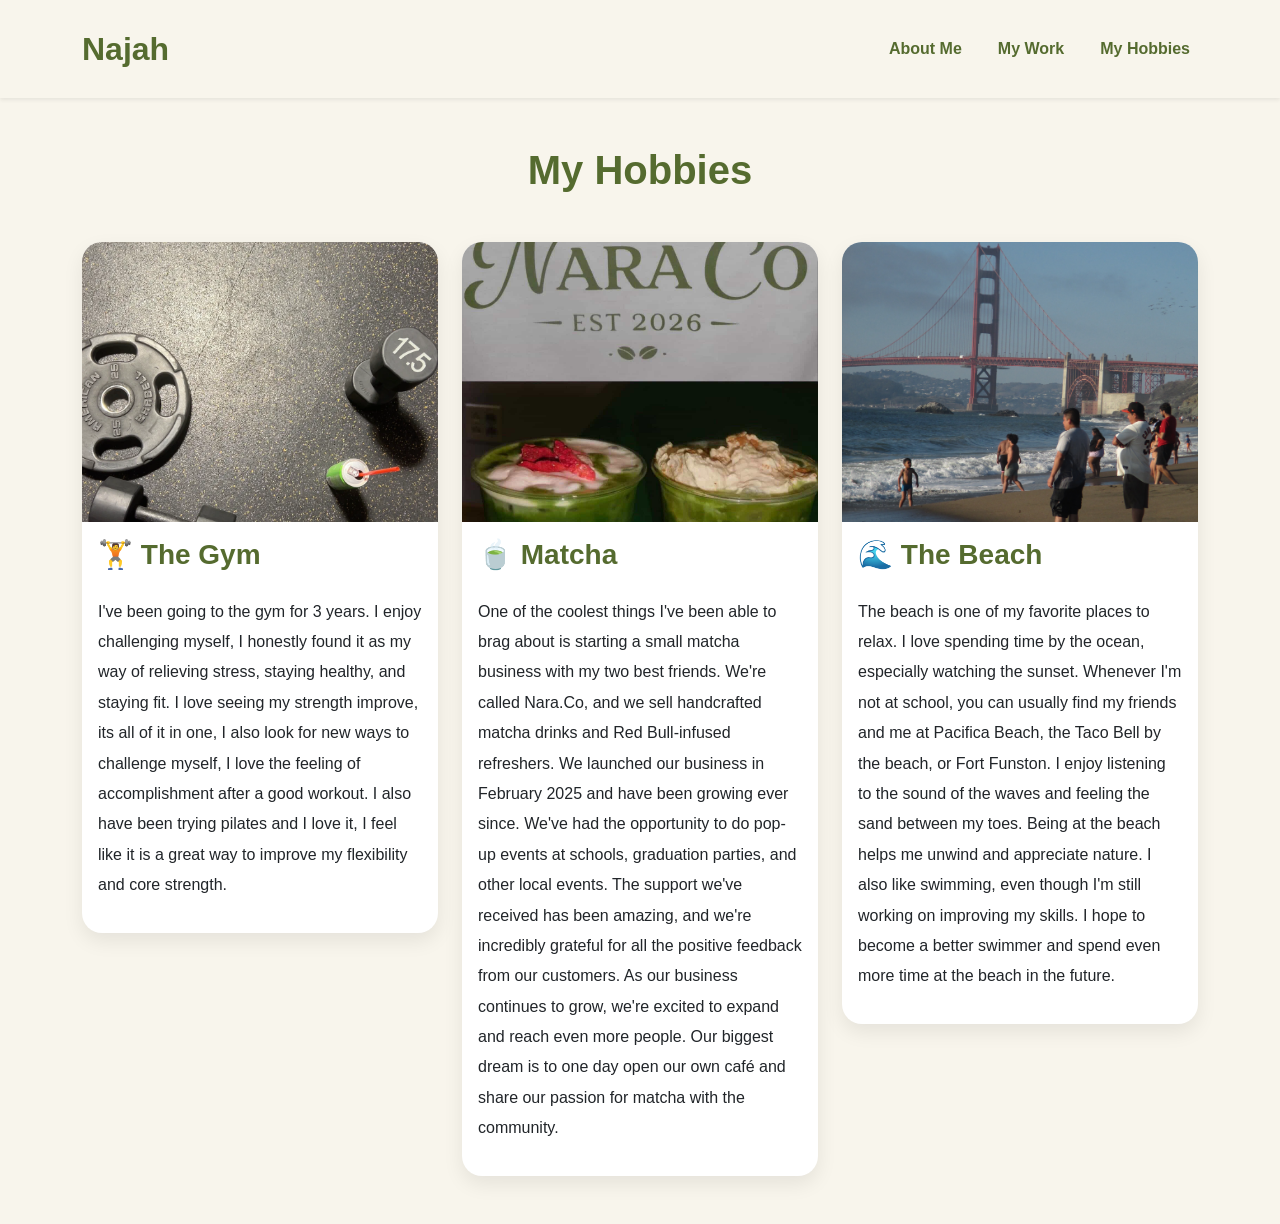
==== My Hobbies.html @ 236621ff "updated my project" ====
<!DOCTYPE html>
<html lang="en">

<head>
    <meta charset="UTF-8">
    <meta name="viewport" content="width=device-width, initial-scale=1.0">

    <title>My hobbies | Najah</title>

    <link href="https://cdn.jsdelivr.net/npm/bootstrap@5.3.3/dist/css/bootstrap.min.css" rel="stylesheet">

    <link rel="stylesheet" href="styles.css">
</head>

<body>

<header>
    <nav class="navbar navbar-expand-lg bg-white shadow-sm">
        <div class="container">

            <a class="navbar-brand fw-bold" href="index.html">
                Najah
            </a>

            <button class="navbar-toggler" type="button"
                data-bs-toggle="collapse"
                data-bs-target="#navbarNav">

                <span class="navbar-toggler-icon"></span>

            </button>

            <div class="collapse navbar-collapse" id="navbarNav">

                <ul class="navbar-nav ms-auto">

                    <li class="nav-item">
                        <a class="nav-link" href="index.html">About Me</a>
                    </li>

                    <li class="nav-item">
                        <a class="nav-link" href="My Work.html">My Work</a>
                    </li>

                    <li class="nav-item">
                        <a class="nav-link active" href="My Hobbies.html">My Hobbies</a>
                    </li>

                </ul>

            </div>

        </div>
    </nav>
</header>

<main class="container py-5">

    <h1 class="text-center mb-5">
        My Hobbies
    </h1>

    <div class="row g-4">

        <!-- Gym -->

        <div class="col-md-4">

            <div class="card hobby-card">

                <img src="images/gym.PNG"
                     class="card-img-top"
                     alt="Najah working out at the gym">

                <div class="card-body">

                    <h3>🏋️ The Gym</h3>

                    <p>
                        I've been going to the gym for 3 years. I enjoy challenging myself, I honestly found it as my way of relieving stress, staying healthy, and staying fit. I love seeing my strength improve, its all of it in one, I also look for new ways to challenge myself, I love the feeling of accomplishment after a good workout. 
                        I also have been trying pilates and I love it, I feel like it is a great way to improve my flexibility and core strength. 

                </div>

            </div>

        </div>

        <!-- Matcha -->

        <div class="col-md-4">

            <div class="card hobby-card">

                <img src="images/Matcha.JPG"
                    class="card-img-top"
                    alt="Matcha drink">

                <div class="card-body">

                    <h3>🍵 Matcha</h3>

                    <p>
                       One of the coolest things I've been able to brag about is starting a small matcha business with my two best friends. We're called Nara.Co, and we sell handcrafted matcha drinks and Red Bull-infused refreshers. We launched our business in February 2025 and have been growing ever since.

We've had the opportunity to do pop-up events at schools, graduation parties, and other local events. The support we've received has been amazing, and we're incredibly grateful for all the positive feedback from our customers. As our business continues to grow, we're excited to expand and reach even more people. Our biggest dream is to one day open our own café and share our passion for matcha with the community.

                    </p>

                </div>

            </div>

        </div>

        <!-- Beach -->

        <div class="col-md-4">

            <div class="card hobby-card">

                <img src="images/beach.jpg"
                     class="card-img-top"
                     alt="Beach view">

                <div class="card-body">

                    <h3>🌊 The Beach</h3>

                    <p>
                        The beach is one of my favorite places to relax. I love spending time by the ocean, especially watching the sunset. Whenever I'm not at school, you can usually find my friends and me at Pacifica Beach, the Taco Bell by the beach, or Fort Funston. I enjoy listening to the sound of the waves and feeling the sand between my toes. Being at the beach helps me unwind and appreciate nature. I also like swimming, even though I'm still working on improving my skills. I hope to become a better swimmer and spend even more time at the beach in the future.

                    </p>

                </div>

            </div>

        </div>

    </div>

</main>

<script src="https://cdn.jsdelivr.net/npm/bootstrap@5.3.3/dist/js/bootstrap.bundle.min.js"></script>

</body>

</html>
---- styles.css ----
/* Google Font */
body{
    font-family: 'Poppins', sans-serif;
    background-color:#F8F5EC;
    color:#2F2F2F;
}

/* ---------- NAVBAR ---------- */

.navbar{
    background:#F8F5EC !important;
    padding:20px 0;
}

.navbar-brand{
    color:#556B2F !important;
    font-size:2rem;
    font-weight:700;
}

.nav-link{
    color:#556B2F !important;
    font-weight:600;
    margin-left:20px;
    transition:.3s;
}

.nav-link:hover{
    color:#3E4E24 !important;
}

/* ---------- HEADINGS ---------- */

h1{
    color:#556B2F;
    font-weight:700;
    margin-bottom:35px;
}

h2{
    color:#556B2F;
}

/* ---------- PROFILE IMAGE ---------- */

.profile-image{
    width:500px;
    max-width:100%;
    border-radius:20px;
    display:block;
    margin:auto;
    border:8px solid #D8E0C8;
    box-shadow:0 10px 30px rgba(0,0,0,.15);
}

/* ---------- PARAGRAPHS ---------- */

p{
    font-size:18px;
    line-height:1.9;
    margin-top:25px;
}

/* ---------- BUTTON ---------- */

.btn-primary{
    background:#556B2F;
    border:none;
    border-radius:30px;
    padding:12px 28px;
    font-weight:600;
}

.btn-primary:hover{
    background:#3E4E24;
}

/* ---------- SECTION ---------- */

section{
    padding:70px 0;
}
.hobby-card{
    border:none;
    border-radius:20px;
    overflow:hidden;
    box-shadow:0 8px 20px rgba(0,0,0,.08);
    background:#ffffff;
}

.hobby-card img{
    height:280px;
    object-fit:cover;
}

.hobby-card h3{
    color:#556B2F;
    font-weight:700;
    margin-bottom:15px;
}

.hobby-card p{
    font-size:16px;
}
/* ---------- PROJECT CARDS ---------- */

.project-card{
    border: none;
    border-radius: 20px;
    overflow: hidden;
    background: white;
    box-shadow: 0 8px 20px rgba(0,0,0,.08);
    transition: transform .3s ease;
}

.project-card:hover{
    transform: translateY(-8px);
}

.project-card img{
    height: 250px;
    object-fit: cover;
    background: #D8E0C8;
}

.project-card h3{
    color: #556B2F;
    font-weight: 700;
    text-align: center;
    margin-bottom: 15px;
}

.project-card p{
    text-align: center;
    font-size: 16px;
}
/* ---------- CONTACT SECTION ---------- */

footer{
    margin-top:80px;
    border-top:2px solid #D8E0C8;
    padding-top:30px;
}

footer h3{
    color:#556B2F;
    font-weight:700;
}

footer p{
    margin:0;
    font-size:17px;
}
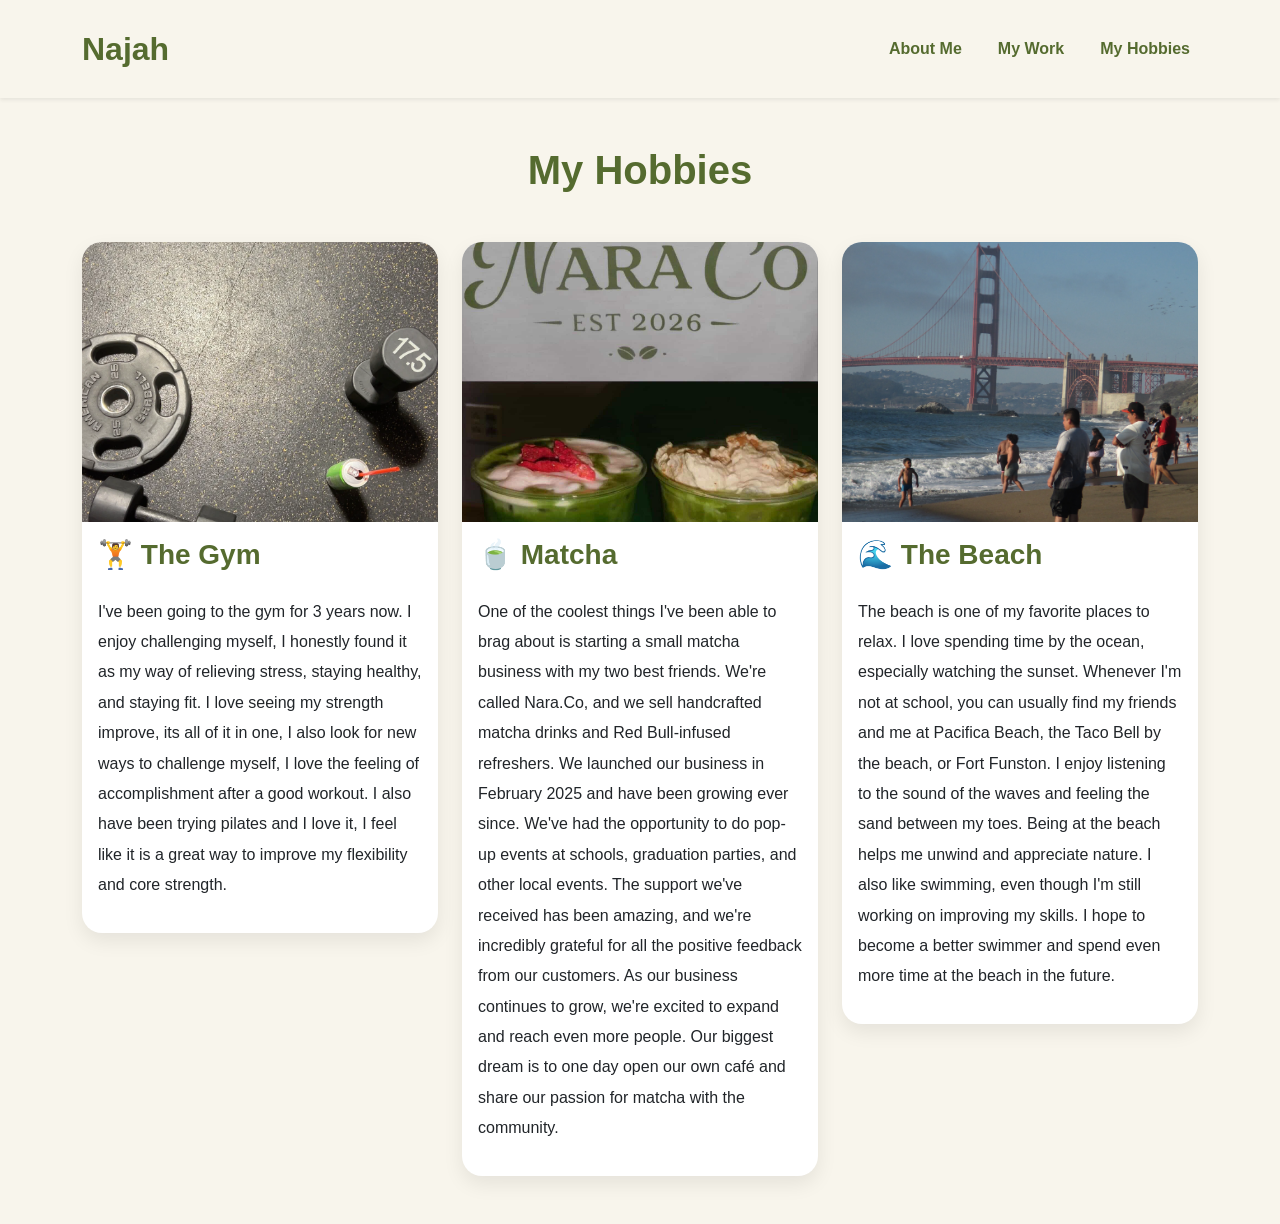
==== commit fa09ebb8: "Update My Hobbies.html" ====
--- a/My Hobbies.html
+++ b/My Hobbies.html
@@ -77,7 +77,7 @@
                     <h3>🏋️ The Gym</h3>
 
                     <p>
-                        I've been going to the gym for 3 years. I enjoy challenging myself, I honestly found it as my way of relieving stress, staying healthy, and staying fit. I love seeing my strength improve, its all of it in one, I also look for new ways to challenge myself, I love the feeling of accomplishment after a good workout. 
+                        I've been going to the gym for 3 years now. I enjoy challenging myself, I honestly found it as my way of relieving stress, staying healthy, and staying fit. I love seeing my strength improve, its all of it in one, I also look for new ways to challenge myself, I love the feeling of accomplishment after a good workout. 
                         I also have been trying pilates and I love it, I feel like it is a great way to improve my flexibility and core strength. 
 
                 </div>
